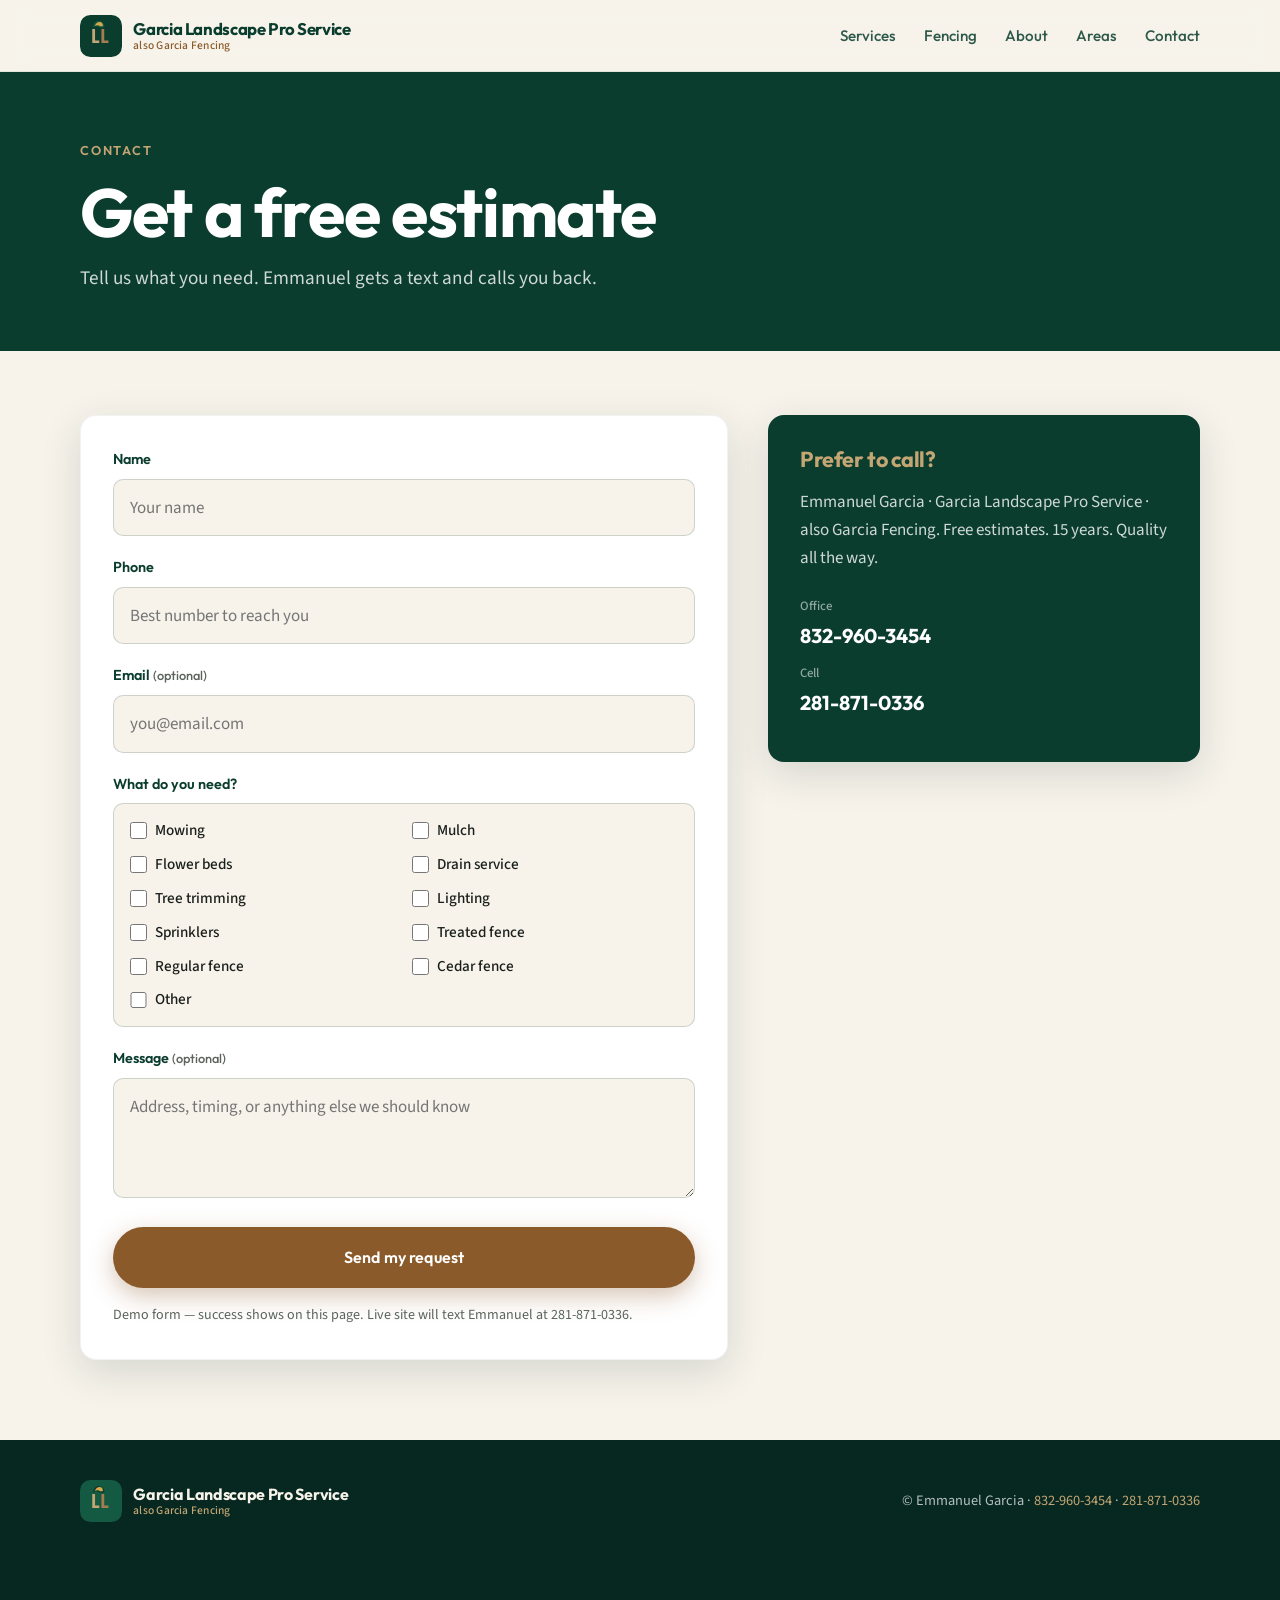
==== contact.html @ e18707e8 "Garcia Landscape Pro Service demo site" ====
<!DOCTYPE html>
<html lang="en">
<head>
  <meta charset="UTF-8" />
  <meta name="viewport" content="width=device-width, initial-scale=1" />
  <title>Free Estimate | Garcia Landscape Pro Service</title>
  <meta name="description" content="Request a free landscaping or fencing estimate from Emmanuel Garcia. Tell us what you need — he texts or calls you back." />
  <link rel="preconnect" href="https://fonts.googleapis.com" />
  <link rel="preconnect" href="https://fonts.gstatic.com" crossorigin />
  <link href="https://fonts.googleapis.com/css2?family=Outfit:wght@500;600;700;800&family=Source+Sans+3:wght@400;500;600;700&display=swap" rel="stylesheet" />
  <link rel="stylesheet" href="styles.css" />
</head>
<body>
  <header class="site-header">
    <div class="container nav">
      <a class="logo" href="index.html" aria-label="Garcia Landscape Pro Service home">
        <svg class="logo-mark" viewBox="0 0 48 48" fill="none" xmlns="http://www.w3.org/2000/svg" aria-hidden="true">
          <rect width="48" height="48" rx="12" fill="#0B3D2E"/>
          <path d="M14 32V16h3.2v13.2H22V32H14z" fill="#C4A574"/>
          <path d="M24.5 32V16h3.2v13.2H32.5V32H24.5z" fill="#A67C52"/>
          <path d="M28 14c0-4.2-2.8-7.2-6.5-7.2S15 9.8 15 14c2.2-1.4 4.2-1.6 6.5-.4 1.8 1 3.6 1.2 6.5.4z" fill="#145A43"/>
          <path d="M26.2 12.5c-1.4.6-2.8.5-4.2-.2-1.6-.8-3.2-.7-5 .2 1-2.8 3-4.5 5.5-4.5 2.2 0 3.8 1.4 3.7 4.5z" fill="#D4A84B"/>
        </svg>
        <span class="logo-text">
          Garcia Landscape Pro Service
          <span class="logo-sub">also Garcia Fencing</span>
        </span>
      </a>

      <button class="nav-toggle" type="button" aria-label="Open menu" aria-expanded="false" data-nav-toggle>
        <span></span><span></span><span></span>
      </button>

      <nav class="nav-links" data-nav-links>
        <a href="index.html#services">Services</a>
        <a href="index.html#fencing">Fencing</a>
        <a href="index.html#about">About</a>
        <a href="index.html#areas">Areas</a>
        <a href="contact.html">Contact</a>
        <a class="btn btn-primary nav-cta" href="tel:8329603454">Call 832-960-3454</a>
      </nav>
    </div>
  </header>

  <main>
    <section class="page-hero">
      <div class="container">
        <p class="eyebrow" style="color: var(--cedar-warm);">Contact</p>
        <h1>Get a free estimate</h1>
        <p class="lead">Tell us what you need. Emmanuel gets a text and calls you back.</p>
      </div>
    </section>

    <div class="container contact-layout">
      <div class="form-card" id="estimate-form-card">
        <div class="form-fields">
          <!-- Formspark / Make / Twilio will be wired later for SMS to 281-871-0336 -->
          <form id="estimate-form" action="https://submit-form.com/garcia-demo" method="POST">
            <div class="form-group">
              <label for="name">Name</label>
              <input id="name" name="name" type="text" autocomplete="name" required placeholder="Your name" />
            </div>

            <div class="form-group">
              <label for="phone">Phone</label>
              <input id="phone" name="phone" type="tel" autocomplete="tel" required placeholder="Best number to reach you" />
            </div>

            <div class="form-group">
              <label for="email">Email <span class="optional">(optional)</span></label>
              <input id="email" name="email" type="email" autocomplete="email" placeholder="you@email.com" />
            </div>

            <div class="form-group">
              <label>What do you need?</label>
              <div class="service-checks" role="group" aria-label="Services needed">
                <label><input type="checkbox" name="services" value="Mowing" /> Mowing</label>
                <label><input type="checkbox" name="services" value="Mulch" /> Mulch</label>
                <label><input type="checkbox" name="services" value="Flower beds" /> Flower beds</label>
                <label><input type="checkbox" name="services" value="Drain service" /> Drain service</label>
                <label><input type="checkbox" name="services" value="Tree trimming" /> Tree trimming</label>
                <label><input type="checkbox" name="services" value="Lighting" /> Lighting</label>
                <label><input type="checkbox" name="services" value="Sprinklers" /> Sprinklers</label>
                <label><input type="checkbox" name="services" value="Treated fence" /> Treated fence</label>
                <label><input type="checkbox" name="services" value="Regular fence" /> Regular fence</label>
                <label><input type="checkbox" name="services" value="Cedar fence" /> Cedar fence</label>
                <label><input type="checkbox" name="services" value="Other" /> Other</label>
              </div>
            </div>

            <div class="form-group">
              <label for="message">Message <span class="optional">(optional)</span></label>
              <textarea id="message" name="message" placeholder="Address, timing, or anything else we should know"></textarea>
            </div>

            <button class="btn btn-primary" type="submit" style="width: 100%;">Send my request</button>
            <p class="form-note">Demo form — success shows on this page. Live site will text Emmanuel at 281-871-0336.</p>
          </form>
        </div>

        <div class="form-success" id="form-success" role="status" aria-live="polite">
          <div class="success-icon" aria-hidden="true">
            <svg width="32" height="32" viewBox="0 0 24 24" fill="none" stroke="currentColor" stroke-width="2.5" stroke-linecap="round" stroke-linejoin="round"><path d="M20 6L9 17l-5-5"/></svg>
          </div>
          <h3>Got it.</h3>
          <p>Emmanuel will text or call you soon.</p>
          <a class="btn btn-outline" href="index.html" style="margin-top: 1.5rem;">Back to home</a>
        </div>
      </div>

      <aside class="side-card">
        <h3>Prefer to call?</h3>
        <p>Emmanuel Garcia · Garcia Landscape Pro Service · also Garcia Fencing. Free estimates. 15 years. Quality all the way.</p>
        <div class="side-phones">
          <small>Office</small>
          <a href="tel:8329603454">832-960-3454</a>
          <small>Cell</small>
          <a href="tel:2818710336">281-871-0336</a>
        </div>
      </aside>
    </div>
  </main>

  <footer class="site-footer">
    <div class="container footer-inner">
      <div class="footer-brand logo">
        <svg class="logo-mark" viewBox="0 0 48 48" fill="none" xmlns="http://www.w3.org/2000/svg" aria-hidden="true">
          <rect width="48" height="48" rx="12" fill="#145A43"/>
          <path d="M14 32V16h3.2v13.2H22V32H14z" fill="#C4A574"/>
          <path d="M24.5 32V16h3.2v13.2H32.5V32H24.5z" fill="#A67C52"/>
          <path d="M28 14c0-4.2-2.8-7.2-6.5-7.2S15 9.8 15 14c2.2-1.4 4.2-1.6 6.5-.4 1.8 1 3.6 1.2 6.5.4z" fill="#0B3D2E"/>
          <path d="M26.2 12.5c-1.4.6-2.8.5-4.2-.2-1.6-.8-3.2-.7-5 .2 1-2.8 3-4.5 5.5-4.5 2.2 0 3.8 1.4 3.7 4.5z" fill="#D4A84B"/>
        </svg>
        <span class="logo-text">
          Garcia Landscape Pro Service
          <span class="logo-sub">also Garcia Fencing</span>
        </span>
      </div>
      <p class="footer-copy">
        © Emmanuel Garcia ·
        <a href="tel:8329603454">832-960-3454</a> ·
        <a href="tel:2818710336">281-871-0336</a>
      </p>
    </div>
  </footer>

  <a class="sticky-call" href="tel:8329603454">Call 832-960-3454</a>
  <script src="script.js"></script>
</body>
</html>
---- styles.css ----
/* Garcia Landscape Pro Service — premium outdoorsy theme */
:root {
  --forest: #0B3D2E;
  --forest-deep: #062820;
  --forest-mid: #145A43;
  --cedar: #8B5A2B;
  --cedar-light: #A67C52;
  --cedar-warm: #C4A574;
  --cream: #F7F3EB;
  --cream-dark: #EDE6D9;
  --gold: #D4A84B;
  --charcoal: #1A1F1C;
  --muted: #5A635C;
  --white: #FFFFFF;
  --shadow: 0 12px 40px rgba(6, 40, 32, 0.14);
  --shadow-lg: 0 24px 60px rgba(6, 40, 32, 0.22);
  --radius: 14px;
  --max: 1120px;
  --nav-h: 72px;
  --font-display: "Outfit", system-ui, sans-serif;
  --font-body: "Source Sans 3", system-ui, sans-serif;
}

*, *::before, *::after { box-sizing: border-box; margin: 0; padding: 0; }

html { scroll-behavior: smooth; }

body {
  font-family: var(--font-body);
  font-size: 1.0625rem;
  line-height: 1.65;
  color: var(--charcoal);
  background: var(--cream);
  -webkit-font-smoothing: antialiased;
}

img { max-width: 100%; display: block; height: auto; }
a { color: inherit; text-decoration: none; }
ul { list-style: none; }
button, input, select, textarea { font: inherit; }

.container {
  width: min(100% - 2.5rem, var(--max));
  margin-inline: auto;
}

/* Typography */
h1, h2, h3, .logo-text {
  font-family: var(--font-display);
  font-weight: 700;
  line-height: 1.15;
  letter-spacing: -0.02em;
}

h1 { font-size: clamp(2.6rem, 6vw, 4.25rem); }
h2 { font-size: clamp(2rem, 4vw, 3rem); }
h3 { font-size: 1.25rem; }

.eyebrow {
  display: inline-block;
  font-family: var(--font-display);
  font-size: 0.8rem;
  font-weight: 600;
  letter-spacing: 0.14em;
  text-transform: uppercase;
  color: var(--cedar-light);
  margin-bottom: 0.75rem;
}

.lead {
  font-size: 1.2rem;
  color: var(--muted);
  max-width: 36rem;
}

/* Buttons */
.btn {
  display: inline-flex;
  align-items: center;
  justify-content: center;
  gap: 0.5rem;
  padding: 0.95rem 1.6rem;
  border-radius: 999px;
  border: 2px solid transparent;
  font-family: var(--font-display);
  font-weight: 600;
  font-size: 1rem;
  letter-spacing: 0.01em;
  cursor: pointer;
  transition: transform 0.2s ease, box-shadow 0.2s ease, background 0.2s ease, color 0.2s ease, border-color 0.2s ease;
}

.btn:hover { transform: translateY(-2px); }
.btn:focus-visible {
  outline: 3px solid var(--gold);
  outline-offset: 3px;
}

.btn-primary {
  background: var(--cedar);
  color: var(--white);
  box-shadow: 0 8px 24px rgba(139, 90, 43, 0.35);
}
.btn-primary:hover {
  background: var(--cedar-light);
  box-shadow: 0 12px 28px rgba(139, 90, 43, 0.45);
}

.btn-ghost {
  background: transparent;
  color: var(--white);
  border-color: rgba(255,255,255,0.45);
}
.btn-ghost:hover {
  background: rgba(255,255,255,0.12);
  border-color: var(--white);
}

.btn-outline {
  background: transparent;
  color: var(--forest);
  border-color: var(--forest);
}
.btn-outline:hover {
  background: var(--forest);
  color: var(--white);
}

/* Header */
.site-header {
  position: sticky;
  top: 0;
  z-index: 100;
  height: var(--nav-h);
  background: rgba(247, 243, 235, 0.92);
  backdrop-filter: blur(12px);
  border-bottom: 1px solid rgba(11, 61, 46, 0.08);
}

.nav {
  height: var(--nav-h);
  display: flex;
  align-items: center;
  justify-content: space-between;
  gap: 1rem;
}

.logo {
  display: flex;
  align-items: center;
  gap: 0.7rem;
}

.logo-mark {
  width: 42px;
  height: 42px;
  flex-shrink: 0;
}

.logo-text {
  font-size: 1.05rem;
  color: var(--forest);
  line-height: 1.2;
}

.logo-sub {
  display: block;
  font-family: var(--font-body);
  font-size: 0.72rem;
  font-weight: 500;
  color: var(--cedar);
  letter-spacing: 0.02em;
}

.nav-links {
  display: flex;
  align-items: center;
  gap: 1.75rem;
}

.nav-links a {
  font-family: var(--font-display);
  font-weight: 500;
  font-size: 0.95rem;
  color: var(--forest);
  opacity: 0.85;
  transition: opacity 0.2s, color 0.2s;
}
.nav-links a:hover { opacity: 1; color: var(--cedar); }

.nav-cta { display: none; }

.nav-toggle {
  display: none;
  width: 44px;
  height: 44px;
  border: none;
  background: transparent;
  cursor: pointer;
  flex-direction: column;
  align-items: center;
  justify-content: center;
  gap: 6px;
}
.nav-toggle span {
  display: block;
  width: 22px;
  height: 2px;
  background: var(--forest);
  transition: transform 0.25s, opacity 0.25s;
}

/* Hero */
.hero {
  position: relative;
  min-height: min(92vh, 820px);
  display: flex;
  align-items: flex-end;
  color: var(--white);
  overflow: hidden;
}

.hero-bg {
  position: absolute;
  inset: 0;
  background:
    linear-gradient(105deg, rgba(6, 40, 32, 0.92) 0%, rgba(11, 61, 46, 0.72) 45%, rgba(11, 61, 46, 0.35) 100%),
    url("https://images.unsplash.com/photo-1595862067390-52e6396ccb53?auto=format&fit=crop&w=2000&q=80") center/cover no-repeat;
}

.hero-content {
  position: relative;
  z-index: 1;
  padding: 5rem 0 4.5rem;
  max-width: 720px;
}

.hero h1 {
  margin-bottom: 1.1rem;
  text-shadow: 0 4px 30px rgba(0,0,0,0.25);
}

.hero .lead {
  color: rgba(255,255,255,0.88);
  margin-bottom: 1.75rem;
}

.hero-actions {
  display: flex;
  flex-wrap: wrap;
  gap: 0.85rem;
  margin-bottom: 2.5rem;
}

.cred-bar {
  display: flex;
  flex-wrap: wrap;
  gap: 0.6rem 1.25rem;
  padding-top: 1.5rem;
  border-top: 1px solid rgba(255,255,255,0.2);
  font-family: var(--font-display);
  font-weight: 600;
  font-size: 0.95rem;
  letter-spacing: 0.04em;
  color: var(--cedar-warm);
}

.cred-bar span:not(:last-child)::after {
  content: "·";
  margin-left: 1.25rem;
  opacity: 0.6;
}

/* Sections */
.section {
  padding: 5.5rem 0;
}

.section-head {
  margin-bottom: 2.75rem;
  max-width: 40rem;
}

.section-head h2 { color: var(--forest); margin-bottom: 0.85rem; }

.section-alt {
  background: var(--white);
}

.section-dark {
  background: var(--forest-deep);
  color: var(--white);
}

.section-dark .section-head h2 { color: var(--white); }
.section-dark .lead { color: rgba(255,255,255,0.75); }

/* Service cards */
.services-grid {
  display: grid;
  grid-template-columns: repeat(auto-fill, minmax(260px, 1fr));
  gap: 1.5rem;
}

.card {
  background: var(--white);
  border-radius: var(--radius);
  overflow: hidden;
  box-shadow: var(--shadow);
  transition: transform 0.3s ease, box-shadow 0.3s ease;
  border: 1px solid rgba(11, 61, 46, 0.06);
}

.card:hover {
  transform: translateY(-8px) scale(1.015);
  box-shadow: var(--shadow-lg);
}

.card-img {
  aspect-ratio: 16 / 11;
  overflow: hidden;
  background: var(--forest-mid);
}

.card-img img {
  width: 100%;
  height: 100%;
  object-fit: cover;
  transition: transform 0.5s ease;
}

.card:hover .card-img img { transform: scale(1.06); }

.card-body {
  padding: 1.35rem 1.4rem 1.55rem;
}

.card-body h3 {
  color: var(--forest);
  margin-bottom: 0.45rem;
}

.card-body p {
  color: var(--muted);
  font-size: 0.98rem;
  line-height: 1.55;
}

/* Fencing */
.fencing-wrap {
  display: grid;
  grid-template-columns: 1.05fr 1fr;
  gap: 2.5rem;
  align-items: center;
}

.fencing-visual {
  position: relative;
  border-radius: calc(var(--radius) + 4px);
  overflow: hidden;
  box-shadow: var(--shadow-lg);
  min-height: 420px;
}

.fencing-visual img {
  width: 100%;
  height: 100%;
  object-fit: cover;
  position: absolute;
  inset: 0;
}

.fencing-badge {
  position: absolute;
  bottom: 1.25rem;
  left: 1.25rem;
  background: rgba(11, 61, 46, 0.92);
  color: var(--cream);
  padding: 0.65rem 1rem;
  border-radius: 10px;
  font-family: var(--font-display);
  font-weight: 600;
  font-size: 0.9rem;
  border: 1px solid rgba(212, 168, 75, 0.35);
}

.fence-types {
  display: grid;
  gap: 1rem;
  margin-top: 1.75rem;
}

.fence-type {
  display: grid;
  grid-template-columns: 72px 1fr;
  gap: 1rem;
  align-items: center;
  background: rgba(255,255,255,0.06);
  border: 1px solid rgba(255,255,255,0.1);
  border-radius: 12px;
  padding: 0.85rem;
  transition: background 0.25s, border-color 0.25s, transform 0.25s;
}

.fence-type:hover {
  background: rgba(255,255,255,0.1);
  border-color: var(--cedar-light);
  transform: translateX(4px);
}

.fence-type img {
  width: 72px;
  height: 72px;
  object-fit: cover;
  border-radius: 8px;
}

.fence-type h3 {
  color: var(--cedar-warm);
  margin-bottom: 0.2rem;
  font-size: 1.1rem;
}

.fence-type p {
  color: rgba(255,255,255,0.72);
  font-size: 0.95rem;
}

/* About */
.about-grid {
  display: grid;
  grid-template-columns: 1fr 1.1fr;
  gap: 3rem;
  align-items: center;
}

.about-stat {
  display: grid;
  grid-template-columns: repeat(3, 1fr);
  gap: 1rem;
  margin-top: 2rem;
}

.stat {
  background: var(--cream);
  border-radius: 12px;
  padding: 1.25rem 1rem;
  text-align: center;
  border: 1px solid rgba(11, 61, 46, 0.08);
}

.stat strong {
  display: block;
  font-family: var(--font-display);
  font-size: 1.85rem;
  color: var(--forest);
  line-height: 1;
  margin-bottom: 0.35rem;
}

.stat span {
  font-size: 0.85rem;
  color: var(--muted);
  font-weight: 600;
}

.about-photo {
  border-radius: calc(var(--radius) + 4px);
  overflow: hidden;
  box-shadow: var(--shadow-lg);
  aspect-ratio: 4 / 5;
}

.about-photo img {
  width: 100%;
  height: 100%;
  object-fit: cover;
}

/* Service Areas */
.areas-section {
  background: linear-gradient(180deg, var(--cream) 0%, var(--cream-dark) 100%);
}

.areas-grid {
  display: grid;
  grid-template-columns: repeat(auto-fill, minmax(160px, 1fr));
  gap: 0.85rem;
}

.area-pill {
  display: flex;
  align-items: center;
  justify-content: center;
  gap: 0.5rem;
  padding: 1rem 1.1rem;
  background: var(--white);
  border: 1.5px solid rgba(11, 61, 46, 0.12);
  border-radius: 12px;
  font-family: var(--font-display);
  font-weight: 600;
  font-size: 1rem;
  color: var(--forest);
  box-shadow: 0 4px 16px rgba(6, 40, 32, 0.06);
  transition: transform 0.25s ease, border-color 0.25s, box-shadow 0.25s, background 0.25s, color 0.25s;
}

.area-pill::before {
  content: "";
  width: 8px;
  height: 8px;
  border-radius: 50%;
  background: var(--cedar);
  flex-shrink: 0;
}

.area-pill:hover {
  transform: translateY(-3px);
  border-color: var(--cedar);
  background: var(--forest);
  color: var(--cream);
  box-shadow: 0 10px 28px rgba(11, 61, 46, 0.2);
}

.area-pill:hover::before {
  background: var(--gold);
}

/* CTA band */
.cta-band {
  background:
    linear-gradient(120deg, rgba(6, 40, 32, 0.94), rgba(11, 61, 46, 0.88)),
    url("https://images.pexels.com/photos/4162011/pexels-photo-4162011.jpeg?auto=compress&cs=tinysrgb&w=1600") center/cover;
  color: var(--white);
  padding: 5rem 0;
  text-align: center;
}

.cta-band h2 { margin-bottom: 0.85rem; }
.cta-band .lead {
  margin: 0 auto 1.75rem;
  color: rgba(255,255,255,0.85);
}

.cta-phones {
  display: flex;
  flex-wrap: wrap;
  justify-content: center;
  gap: 1rem 2rem;
  margin-bottom: 1.75rem;
  font-family: var(--font-display);
  font-weight: 600;
  font-size: 1.15rem;
}

.cta-phones a:hover { color: var(--gold); }

.cta-actions {
  display: flex;
  flex-wrap: wrap;
  justify-content: center;
  gap: 0.85rem;
}

/* Footer */
.site-footer {
  background: var(--forest-deep);
  color: rgba(255,255,255,0.7);
  padding: 2.5rem 0 6rem; /* room for sticky mobile CTA */
}

.footer-inner {
  display: flex;
  flex-wrap: wrap;
  justify-content: space-between;
  gap: 1.5rem;
  align-items: center;
}

.footer-brand .logo-text { color: var(--cream); font-size: 1rem; }
.footer-brand .logo-sub { color: var(--cedar-warm); }

.footer-copy {
  font-size: 0.9rem;
}

.footer-copy a { color: var(--cedar-warm); }
.footer-copy a:hover { color: var(--gold); }

/* Contact page */
.page-hero {
  background: var(--forest);
  color: var(--white);
  padding: 4rem 0 3.5rem;
}

.page-hero h1 { margin-bottom: 0.75rem; }
.page-hero .lead { color: rgba(255,255,255,0.8); }

.contact-layout {
  display: grid;
  grid-template-columns: 1.2fr 0.8fr;
  gap: 2.5rem;
  padding: 4rem 0 5rem;
  align-items: start;
}

.form-card {
  background: var(--white);
  border-radius: calc(var(--radius) + 2px);
  padding: 2rem;
  box-shadow: var(--shadow);
  border: 1px solid rgba(11, 61, 46, 0.06);
}

.form-group {
  margin-bottom: 1.25rem;
}

.form-group label {
  display: block;
  font-family: var(--font-display);
  font-weight: 600;
  font-size: 0.9rem;
  color: var(--forest);
  margin-bottom: 0.45rem;
}

.optional {
  font-weight: 500;
  color: var(--muted);
  font-size: 0.8rem;
}

.form-group input,
.form-group select,
.form-group textarea {
  width: 100%;
  padding: 0.85rem 1rem;
  border: 1.5px solid rgba(11, 61, 46, 0.18);
  border-radius: 10px;
  background: var(--cream);
  color: var(--charcoal);
  transition: border-color 0.2s, box-shadow 0.2s;
}

.form-group input:focus,
.form-group select:focus,
.form-group textarea:focus {
  outline: none;
  border-color: var(--forest-mid);
  box-shadow: 0 0 0 3px rgba(20, 90, 67, 0.18);
  background: var(--white);
}

.form-group textarea { min-height: 120px; resize: vertical; }

.service-checks {
  display: grid;
  grid-template-columns: repeat(2, 1fr);
  gap: 0.55rem 1rem;
  padding: 0.85rem 1rem;
  background: var(--cream);
  border: 1.5px solid rgba(11, 61, 46, 0.18);
  border-radius: 10px;
}

.service-checks label {
  display: flex;
  align-items: center;
  gap: 0.5rem;
  font-family: var(--font-body);
  font-weight: 500;
  font-size: 0.95rem;
  color: var(--charcoal);
  cursor: pointer;
  margin: 0;
}

.service-checks input {
  width: 1.05rem;
  height: 1.05rem;
  accent-color: var(--forest);
}

.form-note {
  font-size: 0.88rem;
  color: var(--muted);
  margin-top: 1rem;
}

.form-success {
  display: none;
  text-align: center;
  padding: 2.5rem 1rem;
}

.form-success.is-visible { display: block; }
.form-card.is-sent .form-fields { display: none; }

.form-success h3 {
  color: var(--forest);
  font-size: 1.6rem;
  margin: 1rem 0 0.5rem;
}

.success-icon {
  width: 64px;
  height: 64px;
  margin: 0 auto;
  border-radius: 50%;
  background: rgba(20, 90, 67, 0.12);
  display: grid;
  place-items: center;
  color: var(--forest);
}

.side-card {
  background: var(--forest);
  color: var(--white);
  border-radius: calc(var(--radius) + 2px);
  padding: 2rem;
  box-shadow: var(--shadow);
}

.side-card h3 {
  color: var(--cedar-warm);
  margin-bottom: 1rem;
  font-size: 1.35rem;
}

.side-card p { color: rgba(255,255,255,0.8); margin-bottom: 1.5rem; }

.side-phones a {
  display: block;
  font-family: var(--font-display);
  font-weight: 700;
  font-size: 1.25rem;
  margin-bottom: 0.65rem;
  color: var(--white);
}
.side-phones a:hover { color: var(--gold); }

.side-phones small {
  display: block;
  font-size: 0.8rem;
  color: rgba(255,255,255,0.55);
  margin-bottom: 0.15rem;
  font-family: var(--font-body);
  font-weight: 500;
}

/* Sticky mobile call bar */
.sticky-call {
  display: none;
  position: fixed;
  bottom: 0;
  left: 0;
  right: 0;
  z-index: 200;
  background: var(--cedar);
  color: var(--white);
  text-align: center;
  padding: 0.9rem 1rem;
  font-family: var(--font-display);
  font-weight: 700;
  font-size: 1.05rem;
  box-shadow: 0 -8px 30px rgba(0,0,0,0.2);
  letter-spacing: 0.02em;
}

.sticky-call:hover { background: var(--cedar-light); }

/* Reduced motion */
@media (prefers-reduced-motion: reduce) {
  html { scroll-behavior: auto; }
  *, *::before, *::after {
    animation-duration: 0.01ms !important;
    transition-duration: 0.01ms !important;
  }
  .card:hover, .card:hover .card-img img { transform: none; }
}

/* Responsive */
@media (max-width: 900px) {
  .fencing-wrap,
  .about-grid,
  .contact-layout {
    grid-template-columns: 1fr;
  }

  .fencing-visual { min-height: 280px; }
  .about-photo { aspect-ratio: 16 / 10; max-height: 360px; }
  .about-stat { grid-template-columns: repeat(3, 1fr); }
}

@media (max-width: 768px) {
  .nav-toggle { display: flex; }

  .nav-links {
    position: fixed;
    inset: var(--nav-h) 0 auto 0;
    background: var(--cream);
    flex-direction: column;
    align-items: stretch;
    padding: 1.25rem 1.5rem 1.5rem;
    gap: 0;
    border-bottom: 1px solid rgba(11, 61, 46, 0.1);
    transform: translateY(-120%);
    opacity: 0;
    pointer-events: none;
    transition: transform 0.3s ease, opacity 0.3s ease;
    box-shadow: var(--shadow);
  }

  .nav-links.is-open {
    transform: translateY(0);
    opacity: 1;
    pointer-events: auto;
  }

  .nav-links a {
    padding: 0.85rem 0;
    border-bottom: 1px solid rgba(11, 61, 46, 0.08);
  }

  .nav-cta {
    display: inline-flex;
    margin-top: 1rem;
    width: 100%;
  }

  body.has-sticky-pad { padding-bottom: 0; }

  .sticky-call { display: block; }
  .site-footer { padding-bottom: 5.5rem; }

  .service-checks { grid-template-columns: 1fr; }
  .areas-grid { grid-template-columns: repeat(2, 1fr); }
  .cred-bar span:not(:last-child)::after { margin-left: 0.85rem; }
  .hero-content { padding: 4rem 0 3.5rem; }
}

@media (max-width: 480px) {
  .about-stat { grid-template-columns: 1fr; }
  .areas-grid { grid-template-columns: 1fr; }
  .container { width: min(100% - 1.75rem, var(--max)); }
}

/* Feature quote (Emmanuel landscaping line) */
.feature-quote {
  font-family: var(--font-display);
  font-size: clamp(1.2rem, 2.4vw, 1.55rem);
  font-weight: 600;
  line-height: 1.45;
  color: var(--forest);
  border-left: 4px solid var(--cedar);
  padding: 0.35rem 0 0.35rem 1.15rem;
  margin: 0.5rem 0 0.65rem;
  max-width: 38rem;
  letter-spacing: -0.01em;
}

.quote-attr {
  font-size: 0.9rem;
  font-weight: 600;
  color: var(--cedar);
  margin: 0 0 1.15rem;
  padding-left: 1.15rem;
}

.section-dark .feature-quote {
  color: var(--cream);
  border-left-color: var(--cedar-warm);
}
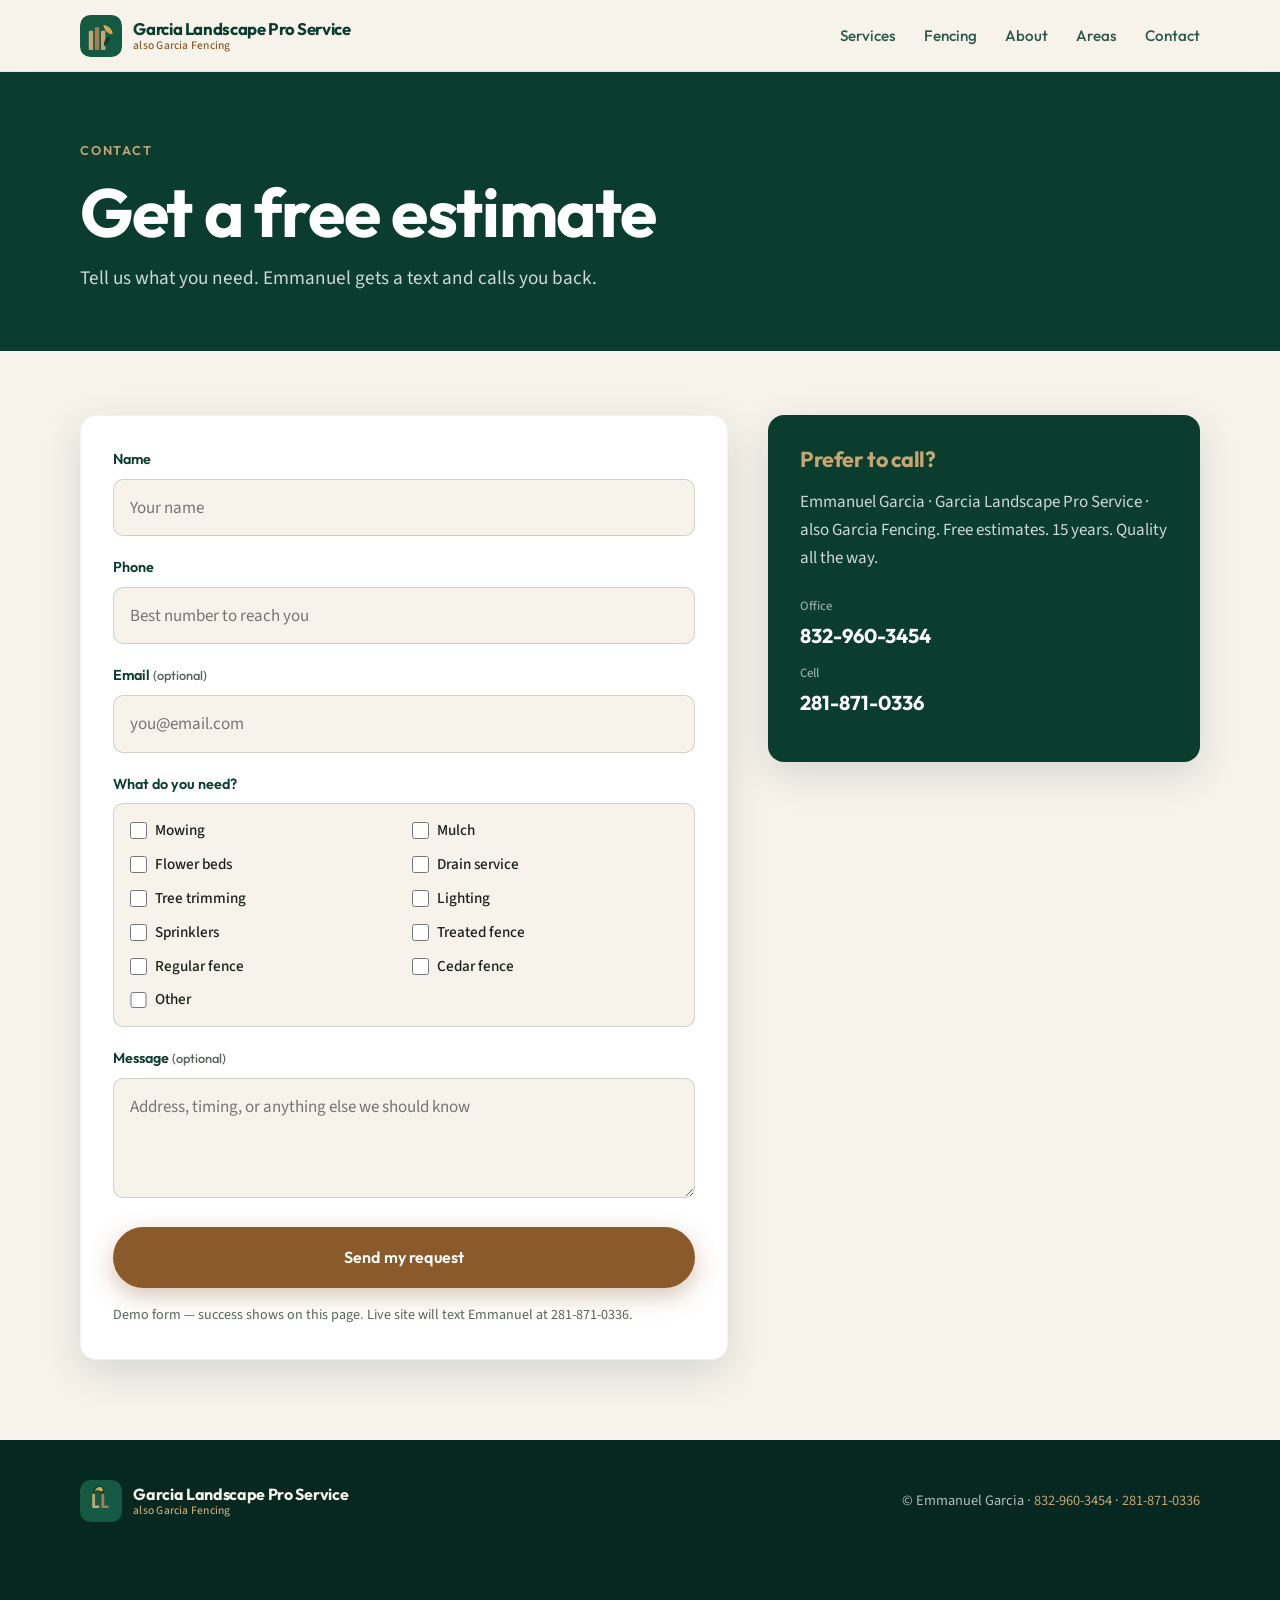
==== commit bc6790e7: "Premium hero and truck branding photos Replace stock cedar fence hero with landscaped home + sprinkl" ====
--- a/contact.html
+++ b/contact.html
@@ -15,11 +15,12 @@
     <div class="container nav">
       <a class="logo" href="index.html" aria-label="Garcia Landscape Pro Service home">
         <svg class="logo-mark" viewBox="0 0 48 48" fill="none" xmlns="http://www.w3.org/2000/svg" aria-hidden="true">
-          <rect width="48" height="48" rx="12" fill="#0B3D2E"/>
-          <path d="M14 32V16h3.2v13.2H22V32H14z" fill="#C4A574"/>
-          <path d="M24.5 32V16h3.2v13.2H32.5V32H24.5z" fill="#A67C52"/>
-          <path d="M28 14c0-4.2-2.8-7.2-6.5-7.2S15 9.8 15 14c2.2-1.4 4.2-1.6 6.5-.4 1.8 1 3.6 1.2 6.5.4z" fill="#145A43"/>
-          <path d="M26.2 12.5c-1.4.6-2.8.5-4.2-.2-1.6-.8-3.2-.7-5 .2 1-2.8 3-4.5 5.5-4.5 2.2 0 3.8 1.4 3.7 4.5z" fill="#D4A84B"/>
+          <rect width="48" height="48" rx="12" fill="#145A43"/>
+          <rect x="10" y="18" width="5" height="22" rx="1" fill="#C4A574"/>
+          <rect x="17" y="14" width="5" height="26" rx="1" fill="#A67C52"/>
+          <rect x="24" y="18" width="5" height="22" rx="1" fill="#C4A574"/>
+          <path d="M36 22c-5.5-1.2-8.5-5-9.2-10.5 5.8.8 9.8 4.2 10.5 10 0 .2-.5.6-1.3.5z" fill="#D4A84B"/>
+          <path d="M33.5 24.5c-4.8 2.2-6.5 6.5-6.2 11.2 4.5-2.5 7.2-6.2 7.5-10.5-.1-.4-.6-.8-1.3-.7z" fill="#0B3D2E"/>
         </svg>
         <span class="logo-text">
           Garcia Landscape Pro Service
--- a/styles.css
+++ b/styles.css
@@ -213,7 +213,7 @@
 /* Hero */
 .hero {
   position: relative;
-  min-height: min(92vh, 820px);
+  min-height: min(96vh, 900px);
   display: flex;
   align-items: flex-end;
   color: var(--white);
@@ -224,14 +224,15 @@
   position: absolute;
   inset: 0;
   background:
-    linear-gradient(105deg, rgba(6, 40, 32, 0.92) 0%, rgba(11, 61, 46, 0.72) 45%, rgba(11, 61, 46, 0.35) 100%),
-    url("https://images.unsplash.com/photo-1595862067390-52e6396ccb53?auto=format&fit=crop&w=2000&q=80") center/cover no-repeat;
+    linear-gradient(115deg, rgba(6, 40, 32, 0.88) 0%, rgba(6, 40, 32, 0.72) 38%, rgba(11, 61, 46, 0.42) 62%, rgba(6, 40, 32, 0.28) 100%),
+    linear-gradient(to top, rgba(6, 40, 32, 0.55) 0%, transparent 42%),
+    url("assets/hero-home.jpg") center 40%/cover no-repeat;
 }
 
 .hero-content {
   position: relative;
   z-index: 1;
-  padding: 5rem 0 4.5rem;
+  padding: 6rem 0 5rem;
   max-width: 720px;
 }
 
@@ -356,32 +357,66 @@
 
 .fencing-visual {
   position: relative;
-  border-radius: calc(var(--radius) + 4px);
+  border-radius: calc(var(--radius) + 6px);
   overflow: hidden;
-  box-shadow: var(--shadow-lg);
-  min-height: 420px;
-}
-
+  box-shadow: var(--shadow-lg), 0 0 0 1px rgba(196, 165, 116, 0.25);
+  min-height: 460px;
+  aspect-ratio: 16 / 11;
+  background: var(--forest);
+  border: 3px solid rgba(196, 165, 116, 0.55);
+}
+
+.fencing-visual picture,
 .fencing-visual img {
   width: 100%;
   height: 100%;
   object-fit: cover;
+  object-position: center 30%;
   position: absolute;
   inset: 0;
+  display: block;
+}
+
+.fencing-frame {
+  position: absolute;
+  inset: 10px;
+  border-radius: calc(var(--radius) - 2px);
+  border: 1px solid rgba(255, 255, 255, 0.18);
+  pointer-events: none;
+  z-index: 1;
+  box-shadow: inset 0 0 40px rgba(6, 40, 32, 0.15);
 }
 
 .fencing-badge {
   position: absolute;
   bottom: 1.25rem;
   left: 1.25rem;
-  background: rgba(11, 61, 46, 0.92);
+  z-index: 2;
+  background: linear-gradient(135deg, rgba(11, 61, 46, 0.95), rgba(6, 40, 32, 0.92));
   color: var(--cream);
-  padding: 0.65rem 1rem;
-  border-radius: 10px;
+  padding: 0.75rem 1.1rem;
+  border-radius: 12px;
   font-family: var(--font-display);
   font-weight: 600;
   font-size: 0.9rem;
-  border: 1px solid rgba(212, 168, 75, 0.35);
+  border: 1px solid rgba(212, 168, 75, 0.4);
+  box-shadow: 0 8px 24px rgba(0, 0, 0, 0.25);
+  display: flex;
+  flex-direction: column;
+  gap: 0.15rem;
+}
+
+.fencing-badge-title {
+  letter-spacing: 0.02em;
+}
+
+.fencing-badge-sub {
+  font-family: var(--font-body);
+  font-weight: 500;
+  font-size: 0.75rem;
+  color: var(--cedar-warm);
+  letter-spacing: 0.06em;
+  text-transform: uppercase;
 }
 
 .fence-types {
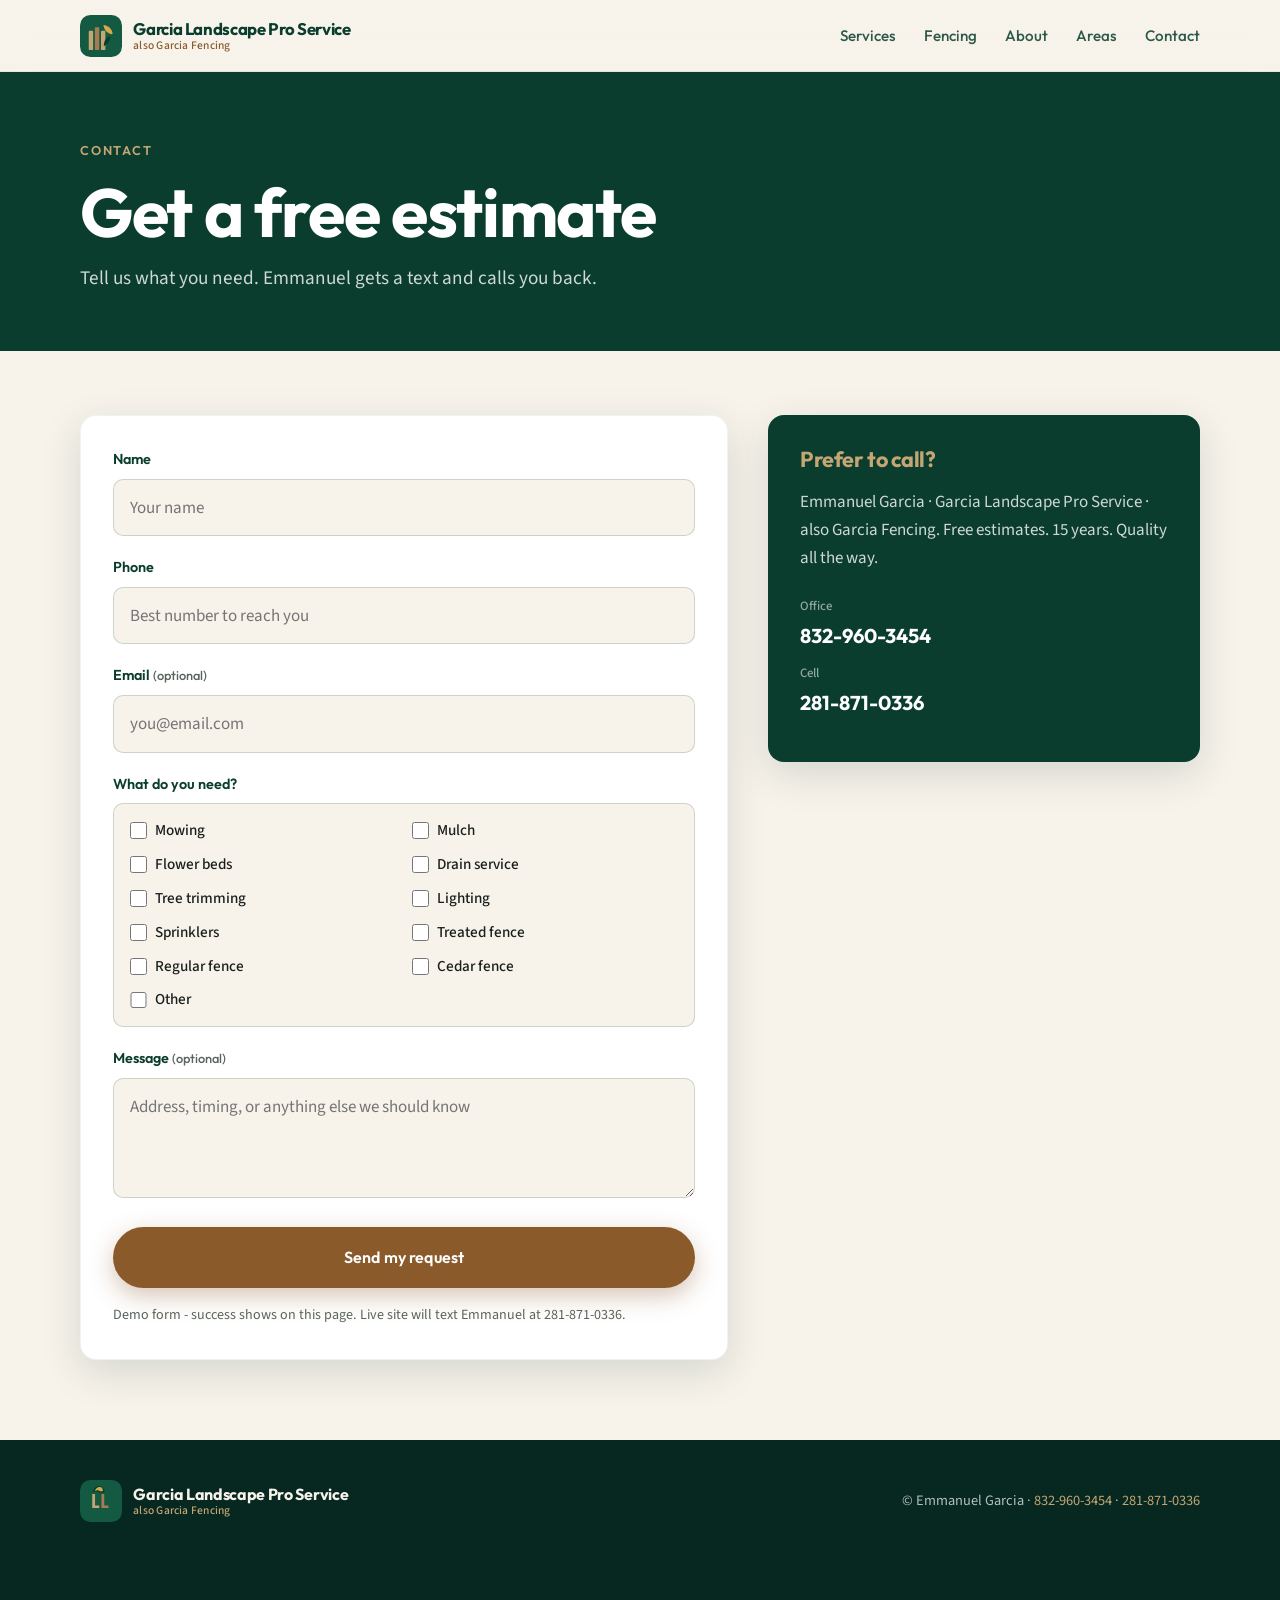
==== commit e3d307a7: "Remove all em dashes from site copy Replace em dashes with spaced hyphens, commas, or periods for na" ====
--- a/contact.html
+++ b/contact.html
@@ -4,7 +4,7 @@
   <meta charset="UTF-8" />
   <meta name="viewport" content="width=device-width, initial-scale=1" />
   <title>Free Estimate | Garcia Landscape Pro Service</title>
-  <meta name="description" content="Request a free landscaping or fencing estimate from Emmanuel Garcia. Tell us what you need — he texts or calls you back." />
+  <meta name="description" content="Request a free landscaping or fencing estimate from Emmanuel Garcia. Tell us what you need. He texts or calls you back." />
   <link rel="preconnect" href="https://fonts.googleapis.com" />
   <link rel="preconnect" href="https://fonts.gstatic.com" crossorigin />
   <link href="https://fonts.googleapis.com/css2?family=Outfit:wght@500;600;700;800&family=Source+Sans+3:wght@400;500;600;700&display=swap" rel="stylesheet" />
@@ -95,7 +95,7 @@
             </div>
 
             <button class="btn btn-primary" type="submit" style="width: 100%;">Send my request</button>
-            <p class="form-note">Demo form — success shows on this page. Live site will text Emmanuel at 281-871-0336.</p>
+            <p class="form-note">Demo form - success shows on this page. Live site will text Emmanuel at 281-871-0336.</p>
           </form>
         </div>
 
--- a/styles.css
+++ b/styles.css
@@ -1,4 +1,4 @@
-/* Garcia Landscape Pro Service — premium outdoorsy theme */
+/* Garcia Landscape Pro Service - premium outdoorsy theme */
 :root {
   --forest: #0B3D2E;
   --forest-deep: #062820;
@@ -347,34 +347,62 @@
   line-height: 1.55;
 }
 
+a.card-link {
+  display: flex;
+  flex-direction: column;
+  text-decoration: none;
+  color: inherit;
+  cursor: pointer;
+}
+
+a.card-link:focus-visible {
+  outline: 3px solid var(--cedar-warm);
+  outline-offset: 3px;
+}
+
 /* Fencing */
 .fencing-wrap {
   display: grid;
-  grid-template-columns: 1.05fr 1fr;
-  gap: 2.5rem;
-  align-items: center;
+  grid-template-columns: minmax(0, 0.95fr) minmax(0, 1.05fr);
+  gap: 3.25rem;
+  align-items: center;
+  overflow: hidden;
+}
+
+.fencing-wrap > * {
+  min-width: 0;
+  max-width: 100%;
 }
 
 .fencing-visual {
   position: relative;
+  isolation: isolate;
+  width: 100%;
+  max-width: 100%;
   border-radius: calc(var(--radius) + 6px);
   overflow: hidden;
-  box-shadow: var(--shadow-lg), 0 0 0 1px rgba(196, 165, 116, 0.25);
-  min-height: 460px;
-  aspect-ratio: 16 / 11;
+  box-shadow: 0 18px 36px rgba(0, 0, 0, 0.28), 0 0 0 1px rgba(196, 165, 116, 0.35);
+  aspect-ratio: 3 / 2;
   background: var(--forest);
   border: 3px solid rgba(196, 165, 116, 0.55);
 }
 
-.fencing-visual picture,
-.fencing-visual img {
+.fencing-visual picture {
+  display: block;
+  position: absolute;
+  inset: 0;
   width: 100%;
   height: 100%;
+  z-index: 0;
+}
+
+.fencing-visual img {
+  display: block;
+  width: 100%;
+  height: 100%;
+  max-width: none;
   object-fit: cover;
-  object-position: center 30%;
-  position: absolute;
-  inset: 0;
-  display: block;
+  object-position: 88% 40%;
 }
 
 .fencing-frame {
@@ -404,6 +432,7 @@
   display: flex;
   flex-direction: column;
   gap: 0.15rem;
+  max-width: calc(100% - 2.5rem);
 }
 
 .fencing-badge-title {
@@ -419,21 +448,32 @@
   text-transform: uppercase;
 }
 
+.fencing-copy {
+  display: flex;
+  flex-direction: column;
+  justify-content: center;
+}
+
+.fencing-copy h2 {
+  max-width: 14ch;
+}
+
 .fence-types {
   display: grid;
-  gap: 1rem;
+  gap: 0.9rem;
   margin-top: 1.75rem;
 }
 
 .fence-type {
   display: grid;
-  grid-template-columns: 72px 1fr;
+  grid-template-columns: 72px minmax(0, 1fr);
   gap: 1rem;
   align-items: center;
   background: rgba(255,255,255,0.06);
   border: 1px solid rgba(255,255,255,0.1);
   border-radius: 12px;
   padding: 0.85rem;
+  overflow: hidden;
   transition: background 0.25s, border-color 0.25s, transform 0.25s;
 }
 
@@ -443,11 +483,26 @@
   transform: translateX(4px);
 }
 
-.fence-type img {
+.fence-thumb {
   width: 72px;
   height: 72px;
+  border-radius: 8px;
+  overflow: hidden;
+  background: rgba(0,0,0,0.25);
+}
+
+.fence-thumb img,
+.fence-type > img {
+  width: 72px;
+  height: 72px;
+  max-width: 72px;
   object-fit: cover;
   border-radius: 8px;
+  display: block;
+}
+
+.fence-type > div {
+  min-width: 0;
 }
 
 .fence-type h3 {
@@ -464,52 +519,96 @@
 /* About */
 .about-grid {
   display: grid;
-  grid-template-columns: 1fr 1.1fr;
-  gap: 3rem;
-  align-items: center;
-}
-
-.about-stat {
-  display: grid;
-  grid-template-columns: repeat(3, 1fr);
+  grid-template-columns: 1.05fr 0.95fr;
+  gap: 3.25rem;
+  align-items: center;
+}
+
+.about-copy h2 {
+  max-width: 18ch;
+}
+
+.about-manifesto {
+  margin-top: 1.35rem;
+  display: flex;
+  flex-direction: column;
   gap: 1rem;
+  max-width: 36rem;
+}
+
+.about-manifesto p {
+  font-size: 1.08rem;
+  line-height: 1.7;
+  color: var(--charcoal);
+}
+
+.about-manifesto p:first-child {
+  font-size: 1.18rem;
+  font-weight: 600;
+  color: var(--forest);
+  border-left: 3px solid var(--cedar-warm);
+  padding-left: 1rem;
+}
+
+.about-credoline {
   margin-top: 2rem;
-}
-
-.stat {
-  background: var(--cream);
-  border-radius: 12px;
-  padding: 1.25rem 1rem;
-  text-align: center;
-  border: 1px solid rgba(11, 61, 46, 0.08);
-}
-
-.stat strong {
-  display: block;
-  font-family: var(--font-display);
-  font-size: 1.85rem;
+  display: inline-block;
+  font-family: var(--font-display);
+  font-size: clamp(1.15rem, 2.2vw, 1.45rem);
+  font-weight: 700;
+  letter-spacing: 0.04em;
+  text-transform: uppercase;
   color: var(--forest);
-  line-height: 1;
-  margin-bottom: 0.35rem;
-}
-
-.stat span {
-  font-size: 0.85rem;
-  color: var(--muted);
-  font-weight: 600;
+  line-height: 1.35;
+  padding-bottom: 0.55rem;
+  border-bottom: 2px solid var(--cedar-warm);
 }
 
 .about-photo {
+  position: relative;
   border-radius: calc(var(--radius) + 4px);
   overflow: hidden;
   box-shadow: var(--shadow-lg);
   aspect-ratio: 4 / 5;
-}
-
+  background: var(--forest-deep);
+}
+
+.about-photo picture,
 .about-photo img {
   width: 100%;
   height: 100%;
+  display: block;
+}
+
+.about-photo img {
   object-fit: cover;
+  object-position: 28% 45%;
+}
+
+.about-photo-frame {
+  position: absolute;
+  inset: 14px;
+  border: 1px solid rgba(196, 165, 116, 0.55);
+  border-radius: 10px;
+  pointer-events: none;
+  z-index: 1;
+}
+
+.about-photo-caption {
+  position: absolute;
+  left: 0;
+  right: 0;
+  bottom: 0;
+  z-index: 2;
+  margin: 0;
+  padding: 2.75rem 1.25rem 1.15rem;
+  font-family: var(--font-display);
+  font-size: 0.78rem;
+  font-weight: 600;
+  letter-spacing: 0.06em;
+  text-transform: uppercase;
+  color: var(--cream);
+  background: linear-gradient(transparent, rgba(6, 40, 32, 0.82));
 }
 
 /* Service Areas */
@@ -561,20 +660,50 @@
   background: var(--gold);
 }
 
-/* CTA band */
+/* Footer hero + CTA band */
+.footer-hero.cta-band,
 .cta-band {
+  position: relative;
+  color: var(--white);
+  padding: clamp(4rem, 10vw, 6.5rem) 0;
+  text-align: center;
+  overflow: hidden;
+  min-height: clamp(380px, 52vw, 560px);
+  display: flex;
+  align-items: center;
+  justify-content: center;
+  background: var(--forest-deep);
+}
+
+.footer-hero-bg {
+  position: absolute;
+  inset: 0;
   background:
-    linear-gradient(120deg, rgba(6, 40, 32, 0.94), rgba(11, 61, 46, 0.88)),
-    url("https://images.pexels.com/photos/4162011/pexels-photo-4162011.jpeg?auto=compress&cs=tinysrgb&w=1600") center/cover;
-  color: var(--white);
-  padding: 5rem 0;
-  text-align: center;
-}
-
-.cta-band h2 { margin-bottom: 0.85rem; }
-.cta-band .lead {
+    linear-gradient(115deg, rgba(6, 40, 32, 0.9) 0%, rgba(6, 40, 32, 0.72) 42%, rgba(11, 61, 46, 0.48) 68%, rgba(6, 40, 32, 0.55) 100%),
+    linear-gradient(to top, rgba(6, 40, 32, 0.65) 0%, transparent 45%),
+    url("assets/footer-hero.jpg") center 42%/cover no-repeat;
+}
+
+.footer-hero-content {
+  position: relative;
+  z-index: 1;
+  max-width: 720px;
+}
+
+.footer-hero .eyebrow {
+  color: var(--cedar-warm);
+}
+
+.cta-band h2,
+.footer-hero h2 {
+  margin-bottom: 0.85rem;
+  text-shadow: 0 4px 28px rgba(0,0,0,0.35);
+}
+
+.cta-band .lead,
+.footer-hero .lead {
   margin: 0 auto 1.75rem;
-  color: rgba(255,255,255,0.85);
+  color: rgba(255,255,255,0.88);
 }
 
 .cta-phones {
@@ -824,9 +953,11 @@
     grid-template-columns: 1fr;
   }
 
-  .fencing-visual { min-height: 280px; }
-  .about-photo { aspect-ratio: 16 / 10; max-height: 360px; }
-  .about-stat { grid-template-columns: repeat(3, 1fr); }
+  .fencing-visual { aspect-ratio: 3 / 2; }
+  .about-photo { aspect-ratio: 16 / 10; max-height: 380px; }
+  .about-photo img { object-position: 32% 40%; }
+  .about-photo-caption { padding: 2rem 1rem 0.9rem; font-size: 0.72rem; }
+  .about-copy h2 { max-width: none; }
 }
 
 @media (max-width: 768px) {
@@ -877,7 +1008,6 @@
 }
 
 @media (max-width: 480px) {
-  .about-stat { grid-template-columns: 1fr; }
   .areas-grid { grid-template-columns: 1fr; }
   .container { width: min(100% - 1.75rem, var(--max)); }
 }
@@ -908,3 +1038,13 @@
   color: var(--cream);
   border-left-color: var(--cedar-warm);
 }
+
+@media (max-width: 768px) {
+  .footer-hero.cta-band {
+    min-height: 420px;
+    padding: 3.5rem 0 4.5rem;
+  }
+  .footer-hero-bg {
+    background-position: center, center, center 38%;
+  }
+}
